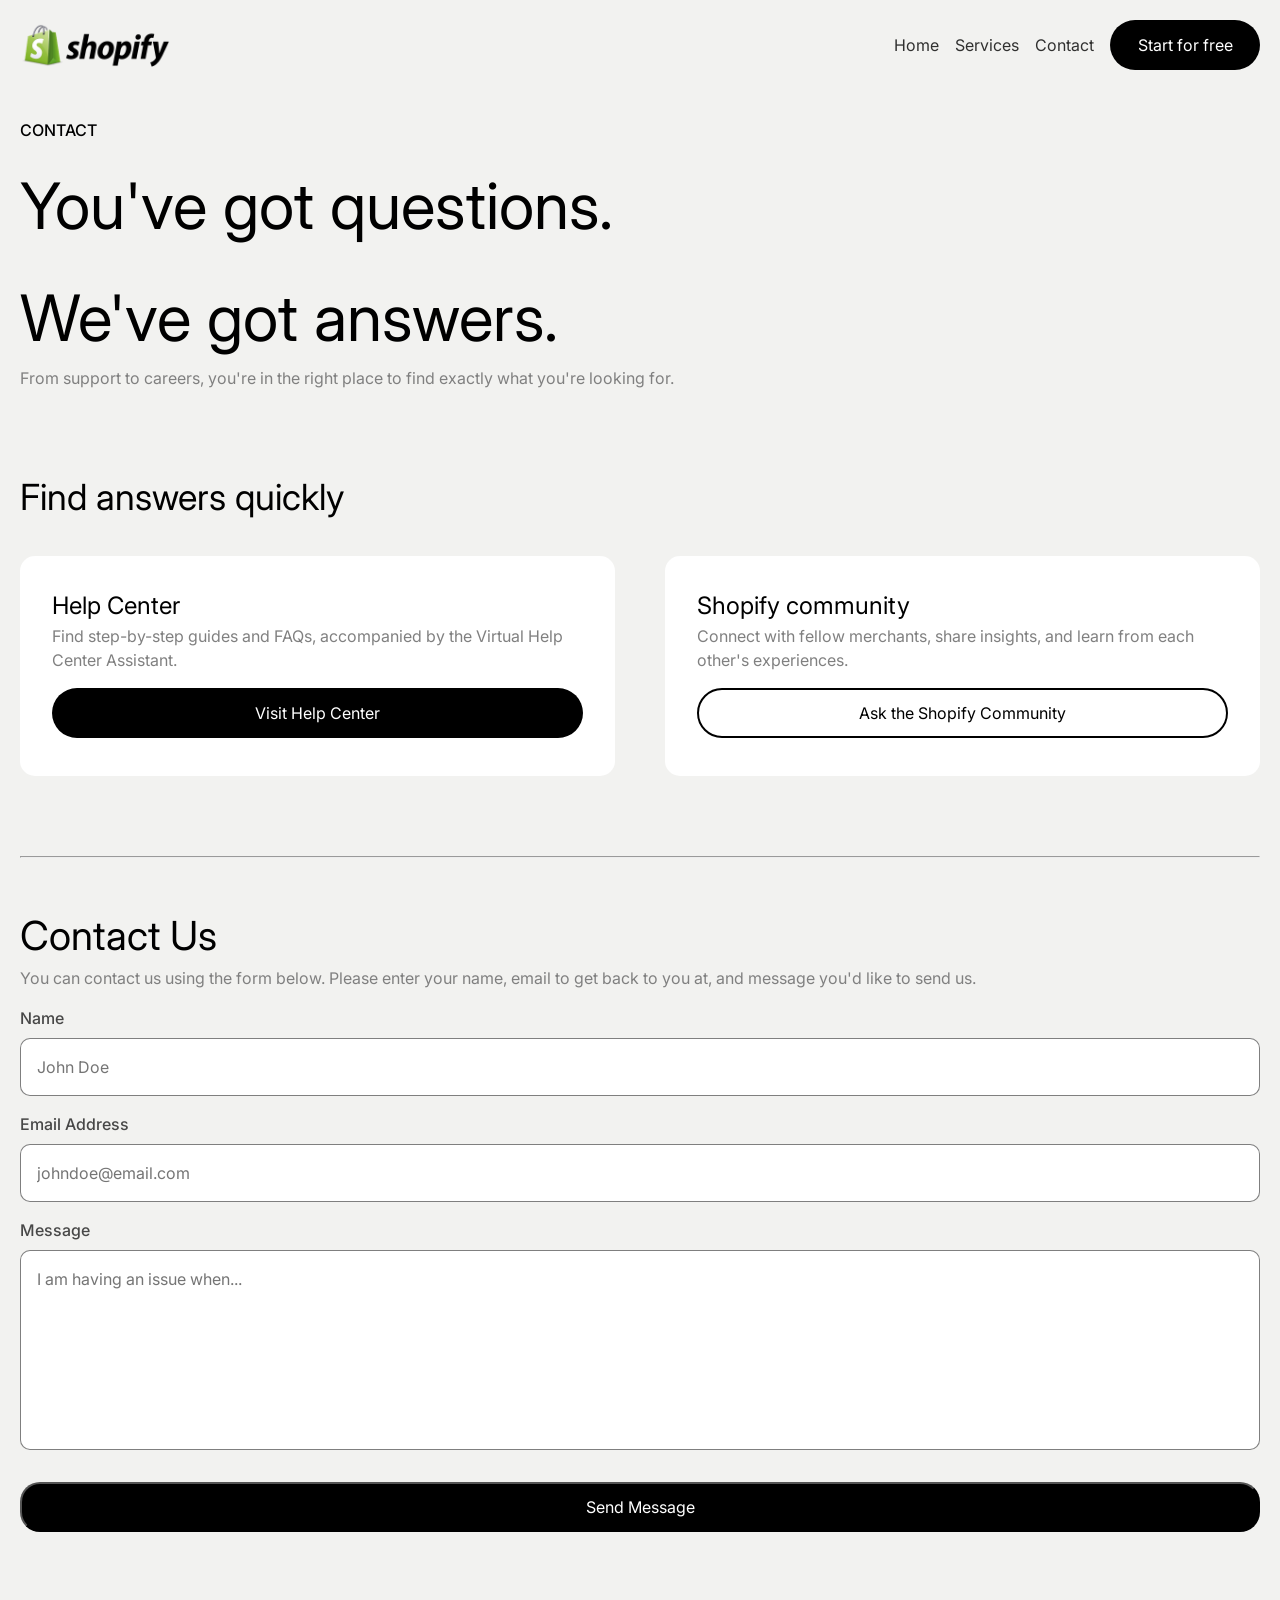
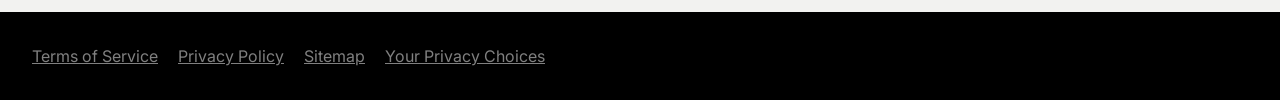
==== contact.html @ ab9f5f80 "Added additional pages (assignment 2)" ====
<!doctype html>
<html lang="en">
  <head>
    <meta charset="UTF-8" />
    <meta name="viewport" content="width=device-width, initial-scale=1.0" />
    <link rel="preconnect" href="https://fonts.googleapis.com" />
    <link rel="preconnect" href="https://fonts.gstatic.com" crossorigin />
    <link
      href="https://fonts.googleapis.com/css2?family=Inter:ital,opsz,wght@0,14..32,100..900;1,14..32,100..900&display=swap"
      rel="stylesheet"
    />
    <link rel="stylesheet" href="styles/reset.css" />
    <link rel="stylesheet" href="styles/index.css" />
    <link rel="stylesheet" href="styles/contact.css" />
    <title>Shopify | Contact</title>
  </head>
  <body>
    <div class="container">
      <nav>
        <a href="/index.html">
          <img src="public/images/logo.png" alt="Shopify" id="logo-img" />
        </a>
        <div class="nav-right">
          <a href="/index.html" class="nav-link">Home</a>
          <a href="/services.html" class="nav-link">Services</a>
          <a href="/contact.html" class="nav-link">Contact</a>
          <a href="/signup.html" class="btn">Start for free</a>
        </div>
      </nav>
      <section id="contact-content">
        <div class="contact-content-top">
          <h3>CONTACT</h3>
          <h1 class="contact-header">You've got questions.</h1>
          <h1 class="contact-header">We've got answers.</h1>
          <p>
            From support to careers, you're in the right place to find exactly
            what you're looking for.
          </p>
        </div>
      </section>
      <section id="contact-answers">
        <h2>Find answers quickly</h2>
        <div id="contact-answer-cards">
          <div class="answer-card">
            <h3>Help Center</h3>
            <p>
              Find step-by-step guides and FAQs, accompanied by the Virtual Help
              Center Assistant.
            </p>
            <a href="/help-center.html" class="btn">Visit Help Center</a>
          </div>
          <div class="answer-card">
            <h3>Shopify community</h3>
            <p>
              Connect with fellow merchants, share insights, and learn from each
              other's experiences.
            </p>
            <a href="/help-center.html" class="btn inverted"
              >Ask the Shopify Community</a
            >
          </div>
        </div>
      </section>
      <hr id="contact-form-divider" />
      <section id="contact-form">
        <h2>Contact Us</h2>
        <p>
          You can contact us using the form below. Please enter your name, email
          to get back to you at, and message you'd like to send us.
        </p>
        <form id="contact">
          <label for="name">Name</label>
          <input type="text" placeholder="John Doe" required />
          <label for="email">Email Address</label>
          <input
            type="email"
            name="email"
            id="email"
            required
            placeholder="johndoe@email.com"
          />
          <label for="message">Message</label>
          <textarea
            name="message"
            id="message"
            required
            placeholder="I am having an issue when..."
          ></textarea>
          <button type="submit">Send Message</button>
        </form>
      </section>
    </div>
    <footer>
      <a href="./terms-of-service.html">Terms of Service</a>
      <a href="./terms-of-service.html">Privacy Policy</a>
      <a href="./terms-of-service.html">Sitemap</a>
      <a href="./terms-of-service.html">Your Privacy Choices</a>
    </footer>
  </body>
</html>
---- styles/index.css ----
body {
  padding: 0;
  margin: 0;
  font-family: "Inter", sans-serif;
  font-optical-sizing: auto;
  background-color: #f2f2f0;
}

.container {
  max-width: 1500px;
  margin: 0 auto;
  margin-top: 20px;
  padding-left: 20px;
  padding-right: 20px;
}

nav {
  display: flex;
  justify-content: space-between;
  align-items: center;
}

nav .nav-right {
  display: flex;
  align-items: center;
}

#logo-img {
  width: 150px;
  height: auto;
}

.btn {
  border-radius: 50px;
  height: 50px;
  width: 150px;
  display: flex;
  align-items: center;
  justify-content: center;
  color: white;
  background-color: black;
  text-decoration: none;
  transition: 0.2s;
  cursor: pointer;
}

.btn.inverted {
  background-color: white;
  color: black;
  width: 250px;
  border: 2px solid black;
}

a.btn:hover {
  opacity: 0.7;
}

.nav-link {
  text-decoration: none;
  margin-right: 1rem;
  color: black;
  opacity: 0.8;
  transition: 0.2s;
}

.nav-link:hover {
  opacity: 1;
}

footer {
  padding: 2rem;
  color: white;
  background-color: #000000;
  display: flex;
  align-items: center;
}

footer a {
  text-decoration: underline;
  color: gray;
  margin-right: 20px;
}
---- styles/contact.css ----
#contact-content {
  padding-top: 3rem;
}

.contact-content-top {
  display: flex;
  flex-direction: column;
}

.contact-content-top h3 {
  font-weight: 500;
  font-size: 1rem;
}

.contact-content-top h1 {
  font-size: 4rem;
  font-weight: 400;
  margin-top: 1rem;
}

.contact-content-top p {
  color: gray;
  font-size: 1rem;
}

#contact-answers {
  padding-top: 5rem;
  padding-bottom: 5rem;
}

#contact-answers h2 {
  font-size: 2.25rem;
  font-weight: 400;
  margin-bottom: 2rem;
}

#contact-answer-cards {
  display: flex;
  align-items: center;
  justify-content: space-between;
}

@media (max-width: 700px) {
  #contact-answer-cards {
    flex-direction: column;
  }

  .answer-card {
    width: 100% !important;
    margin-bottom: 1rem;
  }
}

.answer-card {
  background-color: white;
  padding: 2rem;
  border-radius: 15px;
  width: 48%;
  height: 220px;
}

.answer-card h3 {
  font-weight: 400;
  font-size: 1.5rem;
}

.answer-card p {
  color: gray;
  font-size: 1rem;
  margin-bottom: 1rem;
}

.answer-card .btn {
  width: 100%;
}

#contact-form {
  display: flex;
  flex-direction: column;
  padding-bottom: 5rem;
}

#contact-form h2 {
  font-size: 2.5rem;
  font-weight: 400;
}

#contact-form p {
  color: gray;
  font-size: 1rem;
  margin-bottom: 1rem;
}

form#contact {
  display: flex;
  flex-direction: column;
}

form#contact button {
  margin-top: 2rem;
  background-color: black;
  color: white;
  border-radius: 20px;
  height: 50px;
  outline: none;
  cursor: pointer;
}

form#contact label {
  margin-bottom: 0.5rem;
  font-weight: 500;
  opacity: 0.7;
}

form#contact textarea {
  resize: none;
}

form#contact input {
  margin-bottom: 1rem;
  outline: none;
  border: 1px solid rgba(0, 0, 0, 0.5);
  border-radius: 10px;
  padding: 1rem;
}

form#contact textarea {
  outline: none;
  border: 1px solid rgba(0, 0, 0, 0.5);
  border-radius: 10px;
  height: 200px;
  padding: 1rem;
}

#contact-form-divider {
  margin-bottom: 3rem;
}
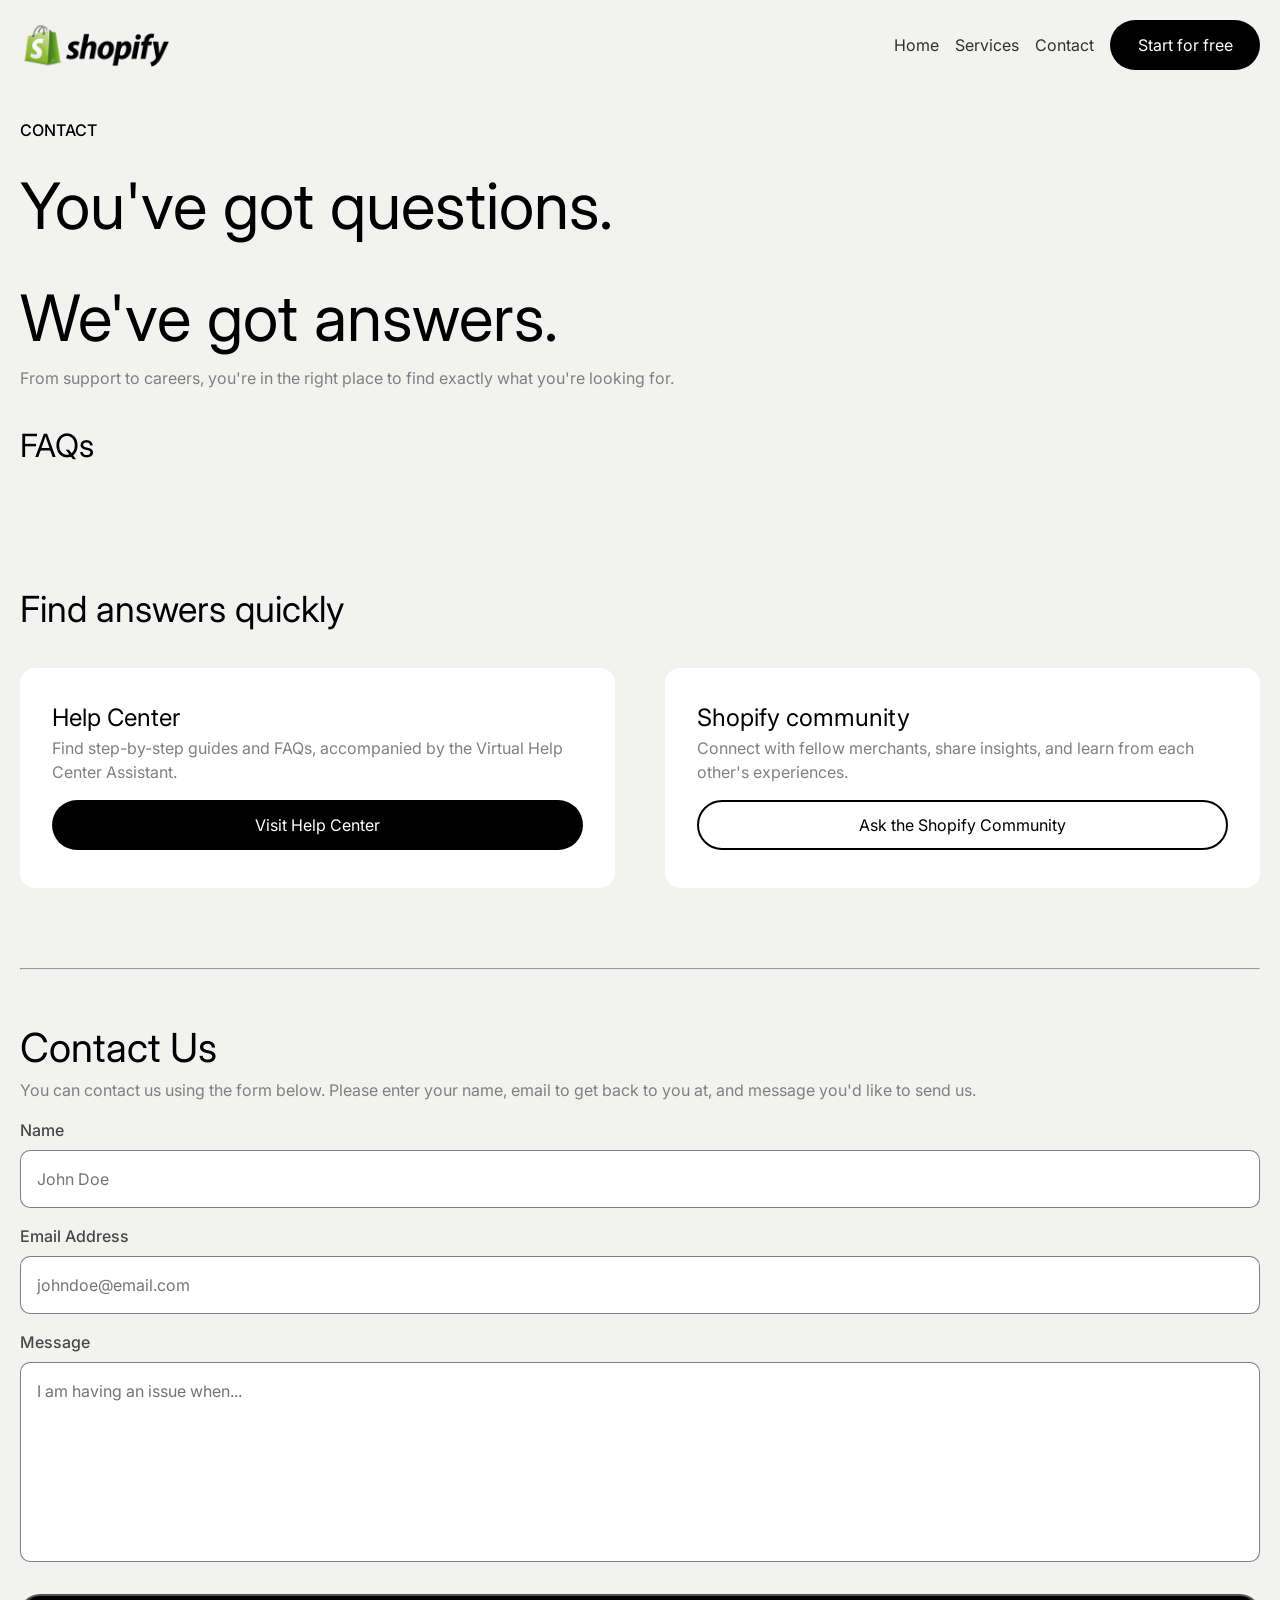
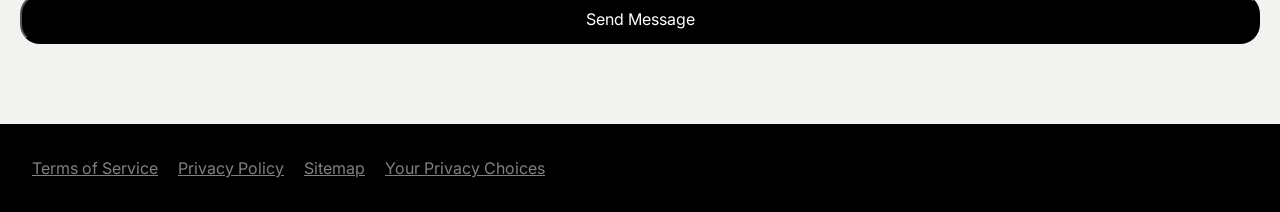
==== commit ff8391ab: "Finished final assignment" ====
--- a/contact.html
+++ b/contact.html
@@ -24,7 +24,7 @@
           <a href="/index.html" class="nav-link">Home</a>
           <a href="/services.html" class="nav-link">Services</a>
           <a href="/contact.html" class="nav-link">Contact</a>
-          <a href="/signup.html" class="btn">Start for free</a>
+          <a href="#" class="btn">Start for free</a>
         </div>
       </nav>
       <section id="contact-content">
@@ -38,6 +38,10 @@
           </p>
         </div>
       </section>
+      <section id="contact-faq">
+        <h2 id="faq-title">FAQs</h2>
+        <div id="faq-page-items"></div>
+      </section>
       <section id="contact-answers">
         <h2>Find answers quickly</h2>
         <div id="contact-answer-cards">
@@ -47,7 +51,7 @@
               Find step-by-step guides and FAQs, accompanied by the Virtual Help
               Center Assistant.
             </p>
-            <a href="/help-center.html" class="btn">Visit Help Center</a>
+            <a href="#" class="btn">Visit Help Center</a>
           </div>
           <div class="answer-card">
             <h3>Shopify community</h3>
@@ -55,9 +59,7 @@
               Connect with fellow merchants, share insights, and learn from each
               other's experiences.
             </p>
-            <a href="/help-center.html" class="btn inverted"
-              >Ask the Shopify Community</a
-            >
+            <a href="#" class="btn inverted">Ask the Shopify Community</a>
           </div>
         </div>
       </section>
@@ -91,10 +93,11 @@
       </section>
     </div>
     <footer>
-      <a href="./terms-of-service.html">Terms of Service</a>
-      <a href="./terms-of-service.html">Privacy Policy</a>
-      <a href="./terms-of-service.html">Sitemap</a>
-      <a href="./terms-of-service.html">Your Privacy Choices</a>
+      <a href="#">Terms of Service</a>
+      <a href="#">Privacy Policy</a>
+      <a href="#">Sitemap</a>
+      <a href="#">Your Privacy Choices</a>
     </footer>
+    <script src="scripts/contact.js" />
   </body>
 </html>
--- a/styles/contact.css
+++ b/styles/contact.css
@@ -135,3 +135,54 @@
 #contact-form-divider {
   margin-bottom: 3rem;
 }
+
+#contact-faq {
+  margin-top: 2rem;
+}
+
+#faq-page-items {
+  display: flex;
+  flex-direction: column;
+  margin-top: 2rem;
+}
+
+#faq-title {
+  font-size: 2rem;
+  font-weight: 400;
+}
+
+.faq-item {
+  display: flex;
+  flex-direction: column;
+  margin-bottom: 1rem;
+  border-bottom: 1px solid rgba(0, 0, 0, 0.5);
+  padding-bottom: 2rem;
+}
+
+.faq-expanded-section {
+  display: none;
+}
+
+.faq-expanded-section.open {
+  display: block;
+  margin-top: 1rem;
+}
+
+.faq-item-top {
+  display: flex;
+  justify-content: space-between;
+}
+
+.faq-item button {
+  cursor: pointer;
+  border-radius: 50%;
+  height: 50px;
+  width: 50px;
+  border: none;
+  outline: none;
+  border: 2px solid black;
+  font-size: 1.5rem;
+  display: flex;
+  justify-content: center;
+  align-items: center;
+}
